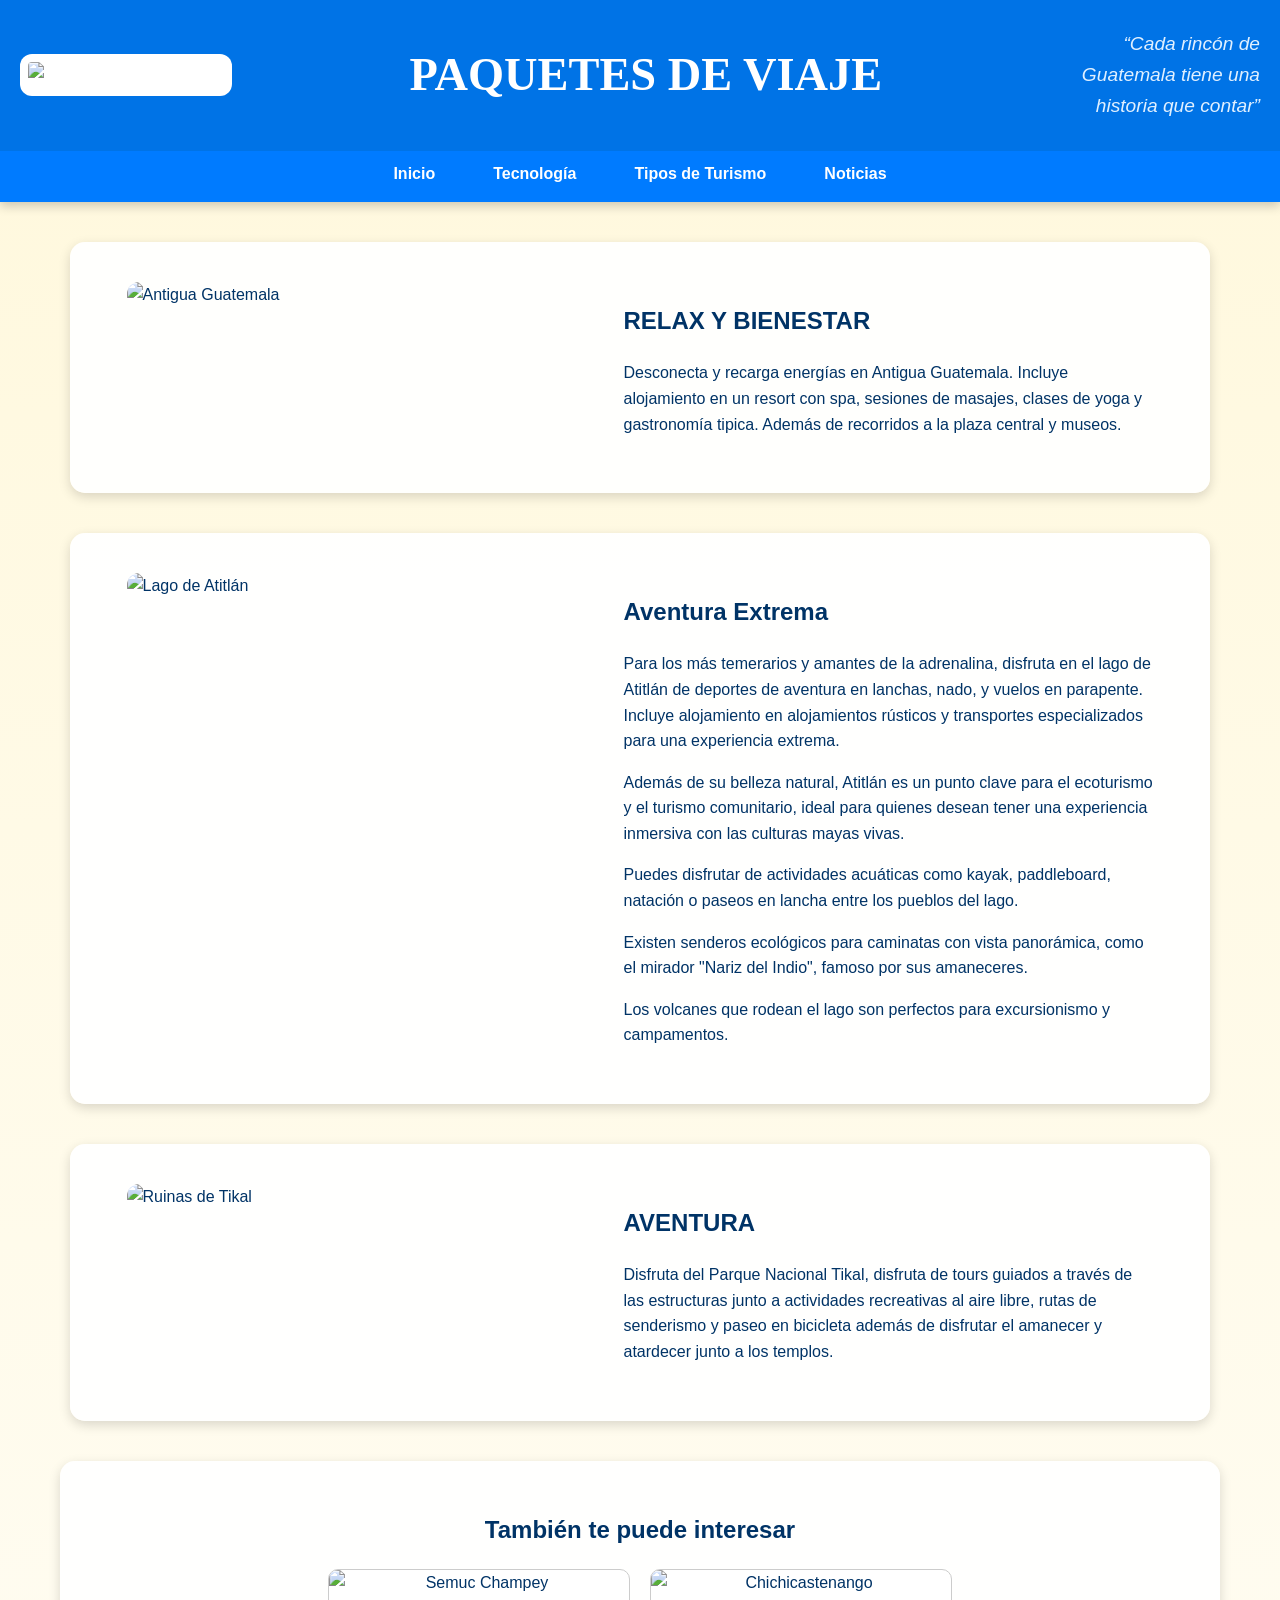
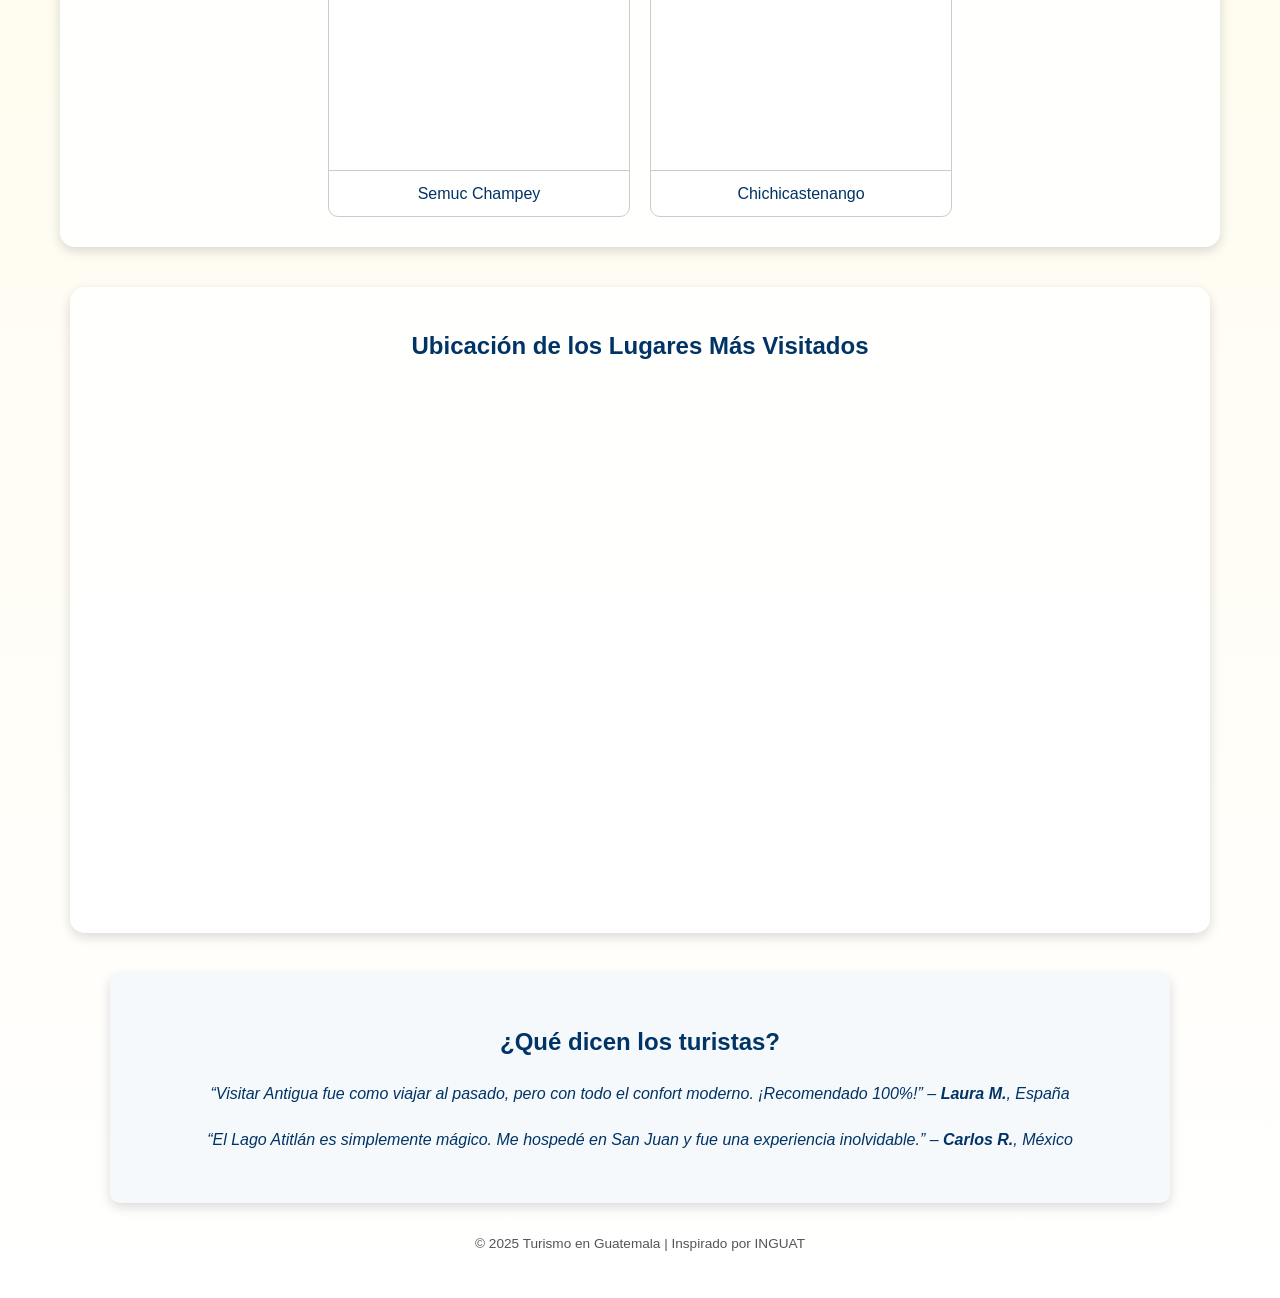
==== lugares.html @ 53de9901 "new proyect bla bla" ====
<!DOCTYPE html>
<html lang="es">
<head>
  <meta charset="UTF-8">
  <title>PAQUETES DE VIAJE</title>
  <link rel="stylesheet" href="estilos.css">
  <meta name="viewport" content="width=device-width, initial-scale=1.0">
</head>
<body>

<header>
  <div class="encabezado-superior">
    <img src="imagenes/logo.jpg.png" alt="Logo Turismo Guatemala" class="logo">
    <h1>PAQUETES DE VIAJE</h1>
    <div class="frase-turismo">
      <p>“Cada rincón de Guatemala tiene una historia que contar”</p>
    </div>
  </div>

  <nav>
    <ul>
      <li><a href="index.html">Inicio</a></li>
      <li><a href="tecnologia.html">Tecnología</a></li>
      <li><a href="tipos.html">Tipos de Turismo</a></li>
      <li><a href="noticias.html">Noticias</a></li>
    </ul>
  </nav>
</header>

<section>
  <div class="contenido">
    <img src="imagenes/foto 8.jpg" alt="Antigua Guatemala">
     <div class="texto">
      <h2>RELAX Y BIENESTAR</h2>
      <p>Desconecta y recarga energías en Antigua Guatemala. Incluye alojamiento en un resort con spa, sesiones de masajes, clases de yoga y gastronomía tipica. Además de recorridos a la plaza central y museos.</p>
    </div>
  </div>
</section>

<section>
  <div class="contenido">
    <img src="imagenes/foto 3.jpg" alt="Lago de Atitlán">
    <div class="texto">
      <h2>Aventura Extrema</h2>
<p>Para los más temerarios y amantes de la adrenalina, disfruta en el lago de Atitlán de deportes de aventura en lanchas, nado, y vuelos en parapente. Incluye alojamiento en alojamientos rústicos y transportes especializados para una experiencia extrema.</p>

<p>Además de su belleza natural, Atitlán es un punto clave para el ecoturismo y el turismo comunitario, ideal para quienes desean tener una experiencia inmersiva con las culturas mayas vivas.</p>

<p>Puedes disfrutar de actividades acuáticas como kayak, paddleboard, natación o paseos en lancha entre los pueblos del lago.</p>

<p>Existen senderos ecológicos para caminatas con vista panorámica, como el mirador "Nariz del Indio", famoso por sus amaneceres.</p>

<p>Los volcanes que rodean el lago son perfectos para excursionismo y campamentos.</p>
    </div>
  </div>
</section>

<section>
  <div class="contenido">
    <img src="imagenes/foto 13.jpg" alt="Ruinas de Tikal">
    <div class="texto">
      <h2>AVENTURA</h2>
      <p>Disfruta del Parque Nacional Tikal, disfruta de tours guiados a través de las estructuras junto a actividades recreativas al aire libre, rutas de senderismo y paseo en bicicleta además de disfrutar el amanecer y atardecer junto a los templos.</p>
    </div>
  </div>
</section>

<section class="otros-destinos">
  <h2>También te puede interesar</h2>
  <div class="tarjetas-interes">
    <div class="tarjeta">
      <img src="imagenes/semuc champey.png" alt="Semuc Champey">
      <p>Semuc Champey</p>
    </div>
    <div class="tarjeta">
      <img src="imagenes/iglesia.png" alt="Chichicastenango">
      <p>Chichicastenango</p>
    </div>
  </div>
</section>

<section>
  <h2 style="text-align:center;">Ubicación de los Lugares Más Visitados</h2>
  <div style="text-align:center; margin-bottom: 40px;">
    <iframe src="https://www.google.com/maps/d/u/0/embed?mid=10vLr3m_M1CY86P5dCxdg0iq3eDVu9ZQ&ehbc=2E312F" width="90%" height="480" style="border:0; border-radius: 12px;"></iframe>
  </div>
</section>

<section class="testimonios">
  <h2>¿Qué dicen los turistas?</h2>
  <div class="testimonio">
    <p>“Visitar Antigua fue como viajar al pasado, pero con todo el confort moderno. ¡Recomendado 100%!” – <strong>Laura M.</strong>, España</p>
  </div>
  <div class="testimonio">
    <p>“El Lago Atitlán es simplemente mágico. Me hospedé en San Juan y fue una experiencia inolvidable.” – <strong>Carlos R.</strong>, México</p>
  </div>
</section>


<footer class="credito-final">
  <p>&copy; 2025 Turismo en Guatemala | Inspirado por INGUAT</p>
</footer>
<button id="btn-subir" title="Subir arriba">&#8679;</button>
<script>
  const btnSubir = document.getElementById("btn-subir");

  // Mostrar botón al hacer scroll
  window.onscroll = function () {
    if (document.body.scrollTop > 400 || document.documentElement.scrollTop > 400) {
      btnSubir.style.display = "block";
    } else {
      btnSubir.style.display = "none";
    }
  };

  // Scroll suave hacia arriba
  btnSubir.addEventListener("click", function () {
    window.scrollTo({ top: 0, behavior: "smooth" });
  });
</script>


</body>
</html>
---- estilos.css ----
/* Tipografía general */
body {
  font-family: 'Helvetica', sans-serif;
  line-height: 1.6;
  margin: 0;
  padding: 0;
  background: linear-gradient(to bottom, #fff8dc, #ffffff);
  color: #003366;
}

/* Encabezado */
header {
  background-color: #007BFF;
  color: white;
  box-shadow: 0 4px 10px rgba(0,0,0,0.2);
  padding-bottom: 1em;
}

/* Encabezado superior */
.encabezado-superior {
  display: flex;
  align-items: center;
  justify-content: space-between;
  flex-wrap: wrap;
  padding: 10px 20px;
  background-color: #0073e6;
  text-align: center;
}

.encabezado-superior h1 {
  font-family: 'Playfair Display', serif;
  font-size: 2.9em;
  margin: 0.3em 0;
  flex: 1;
  text-align: center;
  color: white;
}

/* Frase turística */
.frase-turismo {
  font-style: italic;
  font-size: 1.2em;
  color: #e0f0ff;
  max-width: 200px;
  text-align: right;
}

/* Menú de navegación */
nav ul {
  display: flex;
  justify-content: center;
  list-style: none;
  padding: 0;
  margin: 10px 0 0 0;
  flex-wrap: wrap;
}

nav ul li {
  margin: 0 15px;
}

nav ul li a {
  color: white;
  text-decoration: none;
  font-weight: bold;
  padding: 8px 14px;
  border-radius: 6px;
  transition: background-color 0.3s;
}

nav ul li a:hover,
nav ul li a:focus,
nav ul li a:active {
  background-color: black;
  color: white;
}

/* Logo */
.logo {
  height: auto;
  max-height: 80px;
  width: auto;
  max-width: 100%;
  background-color: white;
  padding: 8px;
  border-radius: 12px;
}

/* Secciones principales */
section {
  max-width: 1100px;
  margin: 40px auto;
  padding: 20px;
  background-color: rgba(255,255,255,0.95);
  border-radius: 15px;
  box-shadow: 0 4px 12px rgba(0,0,0,0.15);
}

/* Contenido imagen + texto */
.contenido {
  display: flex;
  flex-wrap: wrap;
  align-items: flex-start;
  justify-content: center;
  gap: 20px;
  padding: 20px;
  margin: 0 auto;
  max-width: 1200px;
}

.contenido img {
  width: 45%;
  min-width: 280px;
  max-width: 500px;
  height: auto;
  border-radius: 12px;
  object-fit: cover;
}

.texto {
  width: 50%;
  min-width: 280px;
  max-width: 600px;
}

/* Botón flotante redes sociales */
.social-float {
  position: fixed;
  bottom: 150px;
  right: 30px;
  display: flex;
  flex-direction: column;
  gap: 12px;
  z-index: 1000;
}

.social-float a img {
  width: 40px;
  height: 40px;
  border-radius: 40%;
  background-color: #007BFF;
  padding: 10px;
  transition: transform 0.3s ease;
  box-shadow: 0 4px 10px rgba(0,0,0,0.3);
}

.social-float a img:hover {
  transform: scale(1.15);
}

/* Banner inferior de contacto */
.banner-contacto {
  background-color: #cce5ff;
  color: #003366;
  text-align: center;
  padding: 20px;
  font-size: 0.95em;
  margin-top: 40px;
  border-top: 3px solid #007BFF;
}

.banner-contacto a {
  color: #007BFF;
  text-decoration: none;
  font-weight: bold;
}

.banner-contacto a:hover {
  text-decoration: underline;
}

/* Sección de noticias */
.noticias-extra {
  max-width: 1100px;
  margin: 40px auto;
  padding: 20px;
  background-color: #b0c9e0;
  border-radius: 12px;
  box-shadow: 0 4px 10px rgba(0,0,0,0.1);
  text-align: center;
}

.noticias-extra h2 {
  color: #002244;
  margin-bottom: 25px;
}

.grid-noticias {
  display: grid;
  grid-template-columns: repeat(auto-fit, minmax(220px, 1fr));
  gap: 20px;
  padding: 20px 0;
}

.noticia-card {
  display: flex;
  flex-direction: column;
  align-items: center;
  text-decoration: none;
  background-color: #fff;
  border-radius: 12px;
  padding: 15px;
  box-shadow: 0 4px 8px rgba(0,0,0,0.1);
  transition: transform 0.2s;
}

.noticia-card:hover {
  transform: scale(1.03);
}

.noticia-card img {
  width: 100px;
  height: 100px;
  object-fit: contain;
  margin-bottom: 10px;
}

.noticia-card p {
  color: #003366;
  font-weight: bold;
  margin: 0;
}

/* Sección testimonios */
.testimonios {
  background-color: #f5f9fc;
  padding: 30px;
  margin: 30px auto;
  border-radius: 10px;
  max-width: 1000px;
  text-align: center;
}

.testimonio {
  margin-bottom: 20px;
  font-style: italic;
  color: #003366;
}

/* Video */
.video-fijo {
  aspect-ratio: 16 / 9;
  width: 95%;
  max-width: 1000px;
  margin: 30px auto;
  box-shadow: 0 4px 12px rgba(0,0,0,0.4);
}

.video-fijo iframe {
  width: 100%;
  height: 100%;
  border-radius: 10px;
  border: none;
}

/* Tarjetas de destinos */
.otros-destinos {
  text-align: center;
  padding: 30px;
}

.grid-destinos {
  display: grid;
  grid-template-columns: repeat(auto-fit, minmax(180px, 1fr));
  gap: 20px;
  justify-content: center;
}

.destino-card {
  background-color: white;
  border-radius: 10px;
  overflow: hidden;
  box-shadow: 0 4px 8px rgba(0,0,0,0.1);
}

.destino-card img {
  width: 100%;
  height: 150px;
  object-fit: cover;
}

.destino-card p {
  margin: 0;
  padding: 10px;
  font-weight: bold;
  color: #002244;
}

/* Botón subir */
#btn-subir {
  position: fixed;
  bottom: 20px;
  right: 20px;
  background-color: #28a745;
  color: white;
  border: none;
  border-radius: 50%;
  font-size: 24px;
  padding: 10px;
  cursor: pointer;
  display: none;
  z-index: 1000;
  box-shadow: 0 4px 6px rgba(0,0,0,0.1);
}

#btn-subir:hover {
  background-color: #0056b3;
  transform: translateY(-3px) scale(1.1);
}

/* Estadísticas */
.estadisticas-turismo {
  background-color: #f0f8ff;
  padding: 30px;
  border-radius: 12px;
  max-width: 750px;
  margin: 40px auto;
  text-align: center;
  box-shadow: 0 4px 12px rgba(0,0,0,0.1);
}

.grafico-pequeno {
  max-width: 600px;
  margin: 20px auto;
  display: block;
}

/* Tarjetas de interés */
.tarjetas-interes {
  display: flex;
  flex-wrap: wrap;
  gap: 20px;
  justify-content: center;
}

.tarjeta {
  flex: 1 1 300px;
  max-width: 300px;
  display: flex;
  flex-direction: column;
  background-color: #fff;
  border: 1px solid #ccc;
  border-radius: 10px;
  overflow: hidden;
  height: 100%;
}

.tarjeta img {
  width: 100%;
  height: 200px;
  object-fit: cover;
  border-bottom: 1px solid #ccc;
}

.tarjeta h3,
.tarjeta p {
  padding: 10px;
  margin: 0;
  text-align: center;
}

/* Redes sociales en móviles */
.redes-sociales {
  position: fixed;
  bottom: 10px;
  right: 10px;
  display: flex;
  flex-direction: column;
  gap: 8px;
  z-index: 1000;
}

@media (max-width: 600px) {
  .redes-sociales {
    transform: scale(0.8);
    right: 5px;
    bottom: 5px;
    opacity: 0.7;
  }

  .encabezado-superior h1 {
    font-size: 1.3rem;
  }

  .frase-turismo {
    font-size: 0.9rem;
  }
}

/* Responsive general */
@media (max-width: 768px) {
  .contenido {
    flex-direction: column;
    align-items: center;
  }

  .contenido img,
  .texto {
    width: 90%;
  }

  .texto {
    text-align: justify;
  }

  .video-fijo iframe {
    height: 250px;
  }

  nav ul {
    flex-direction: column;
    padding: 0;
  }

  nav ul li {
    margin: 10px 0;
  }

  .logo {
    max-width: 200px;
    margin: 0 auto;
  }
}
.credito-final {
  text-align: center;
  font-size: 0.85em;
  color: #555;
  margin: 20px 0;
  padding-bottom: 10px;
}
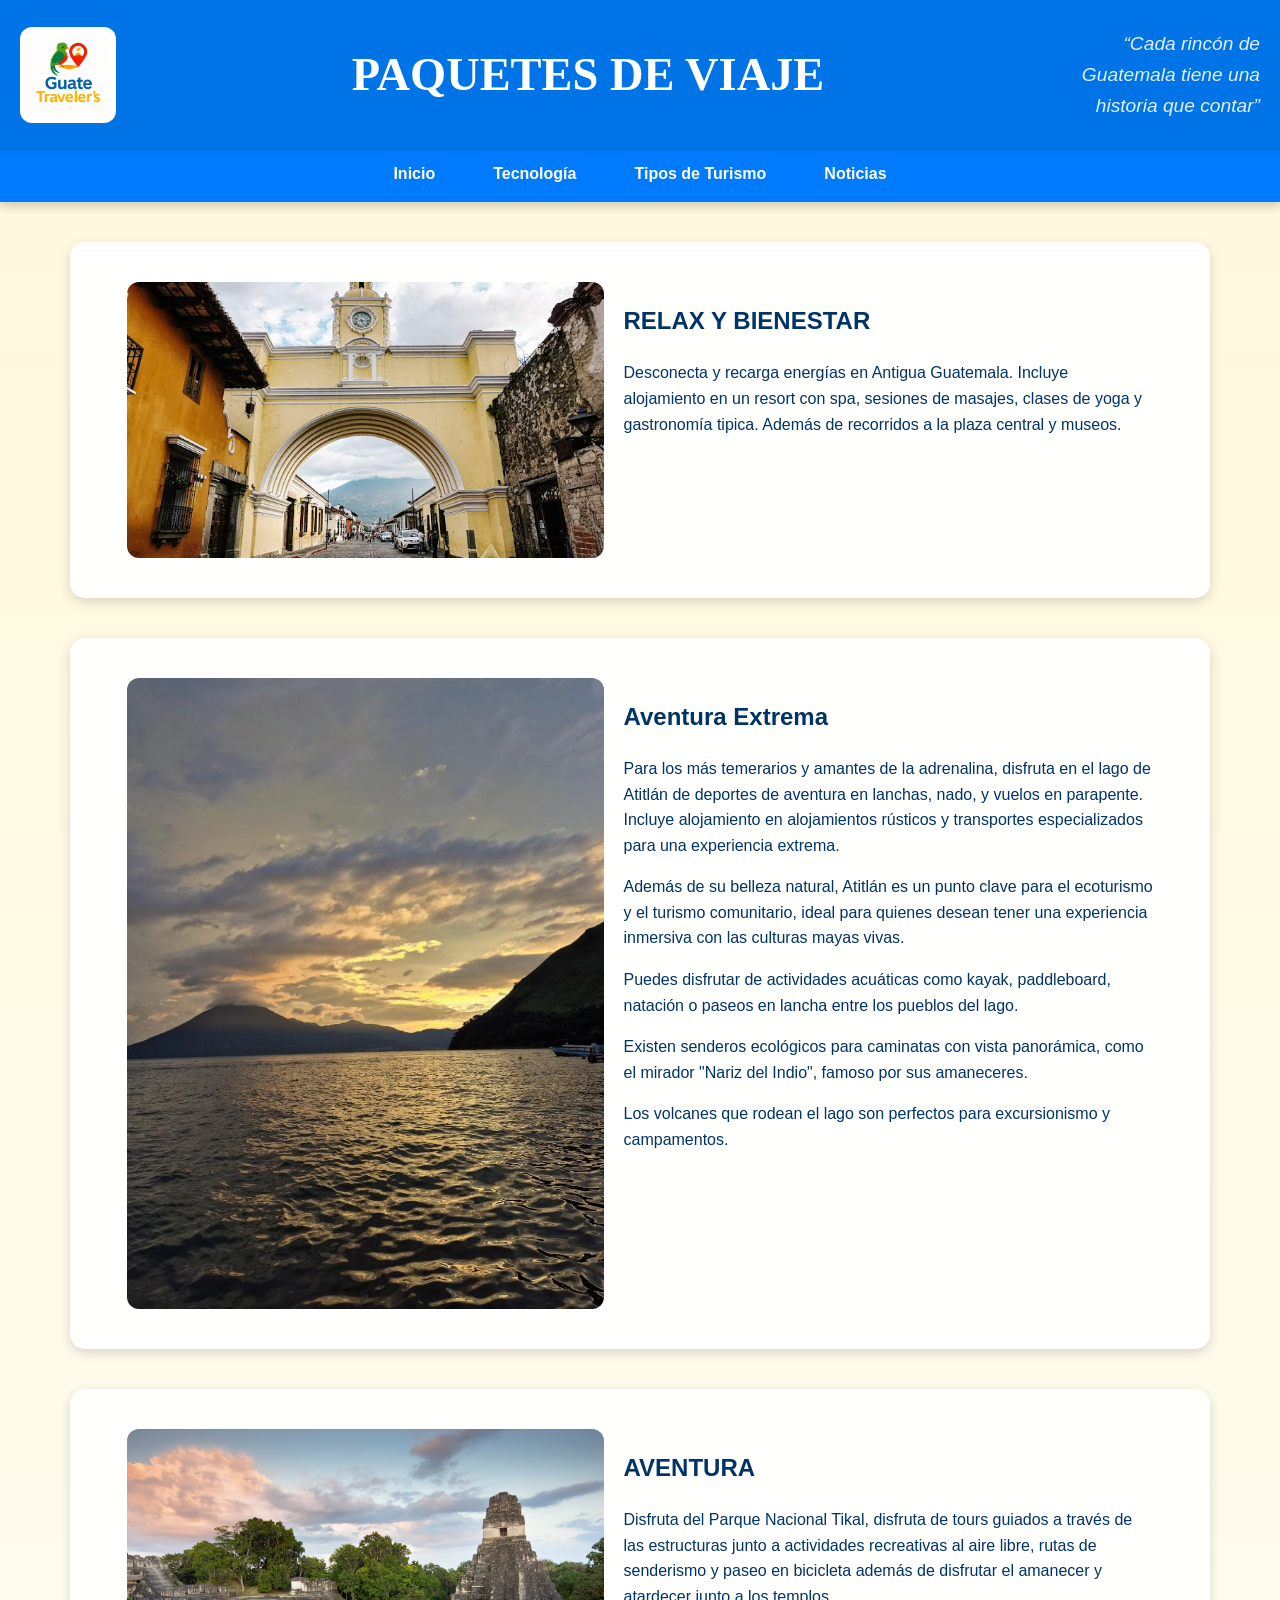
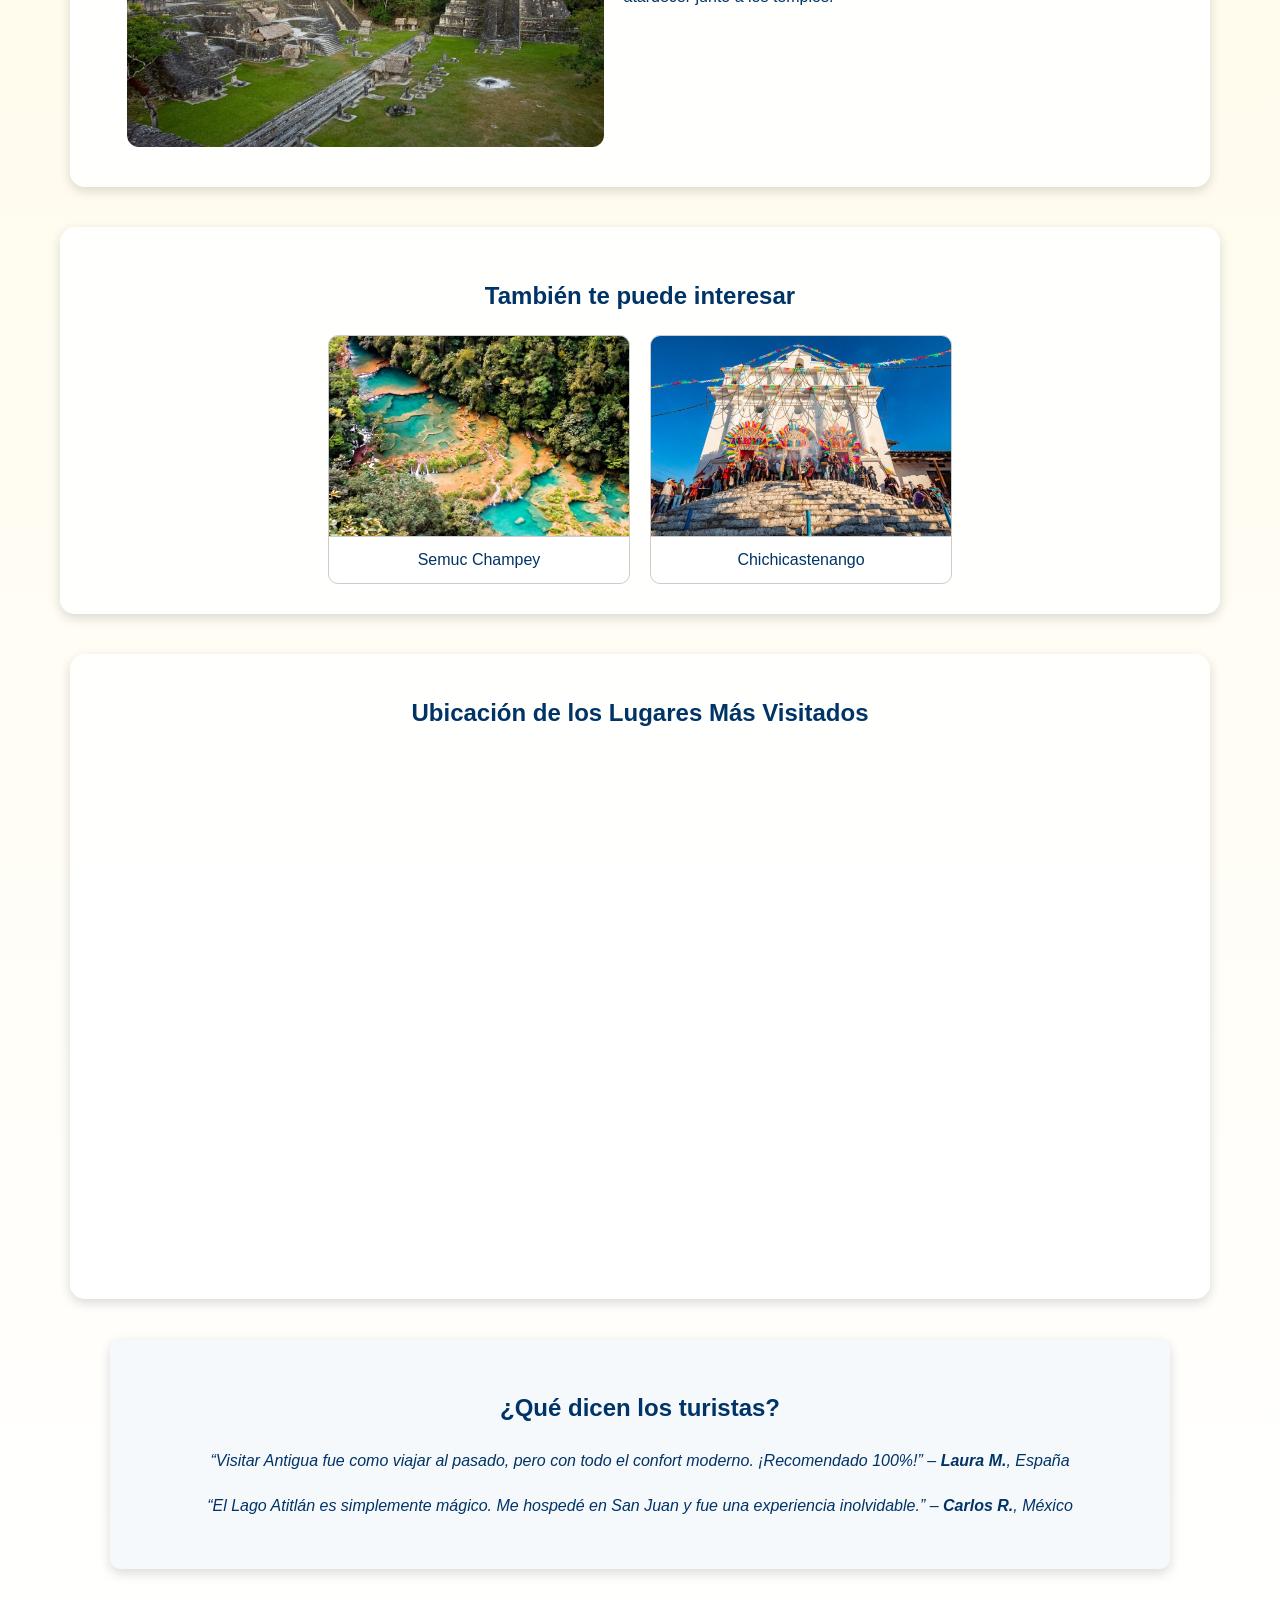
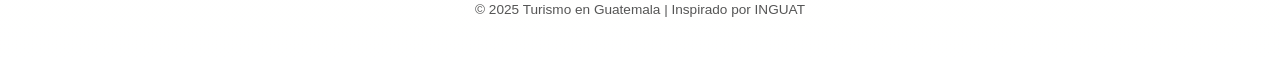
==== commit 97e8e94f: "Add files via upload" ====
--- a/lugares.html
+++ b/lugares.html
@@ -10,7 +10,7 @@
 
 <header>
   <div class="encabezado-superior">
-    <img src="imagenes/logo.jpg.png" alt="Logo Turismo Guatemala" class="logo">
+    <img src="logo.jpg.png" alt="Logo Turismo Guatemala" class="logo">
     <h1>PAQUETES DE VIAJE</h1>
     <div class="frase-turismo">
       <p>“Cada rincón de Guatemala tiene una historia que contar”</p>
@@ -29,7 +29,7 @@
 
 <section>
   <div class="contenido">
-    <img src="imagenes/foto 8.jpg" alt="Antigua Guatemala">
+    <img src="foto 8.jpg" alt="Antigua Guatemala">
      <div class="texto">
       <h2>RELAX Y BIENESTAR</h2>
       <p>Desconecta y recarga energías en Antigua Guatemala. Incluye alojamiento en un resort con spa, sesiones de masajes, clases de yoga y gastronomía tipica. Además de recorridos a la plaza central y museos.</p>
@@ -39,7 +39,7 @@
 
 <section>
   <div class="contenido">
-    <img src="imagenes/foto 3.jpg" alt="Lago de Atitlán">
+    <img src="foto 3.jpg" alt="Lago de Atitlán">
     <div class="texto">
       <h2>Aventura Extrema</h2>
 <p>Para los más temerarios y amantes de la adrenalina, disfruta en el lago de Atitlán de deportes de aventura en lanchas, nado, y vuelos en parapente. Incluye alojamiento en alojamientos rústicos y transportes especializados para una experiencia extrema.</p>
@@ -57,7 +57,7 @@
 
 <section>
   <div class="contenido">
-    <img src="imagenes/foto 13.jpg" alt="Ruinas de Tikal">
+    <img src="foto 13.jpg" alt="Ruinas de Tikal">
     <div class="texto">
       <h2>AVENTURA</h2>
       <p>Disfruta del Parque Nacional Tikal, disfruta de tours guiados a través de las estructuras junto a actividades recreativas al aire libre, rutas de senderismo y paseo en bicicleta además de disfrutar el amanecer y atardecer junto a los templos.</p>
@@ -69,11 +69,11 @@
   <h2>También te puede interesar</h2>
   <div class="tarjetas-interes">
     <div class="tarjeta">
-      <img src="imagenes/semuc champey.png" alt="Semuc Champey">
+      <img src="semuc champey.png" alt="Semuc Champey">
       <p>Semuc Champey</p>
     </div>
     <div class="tarjeta">
-      <img src="imagenes/iglesia.png" alt="Chichicastenango">
+      <img src="iglesia.png" alt="Chichicastenango">
       <p>Chichicastenango</p>
     </div>
   </div>
